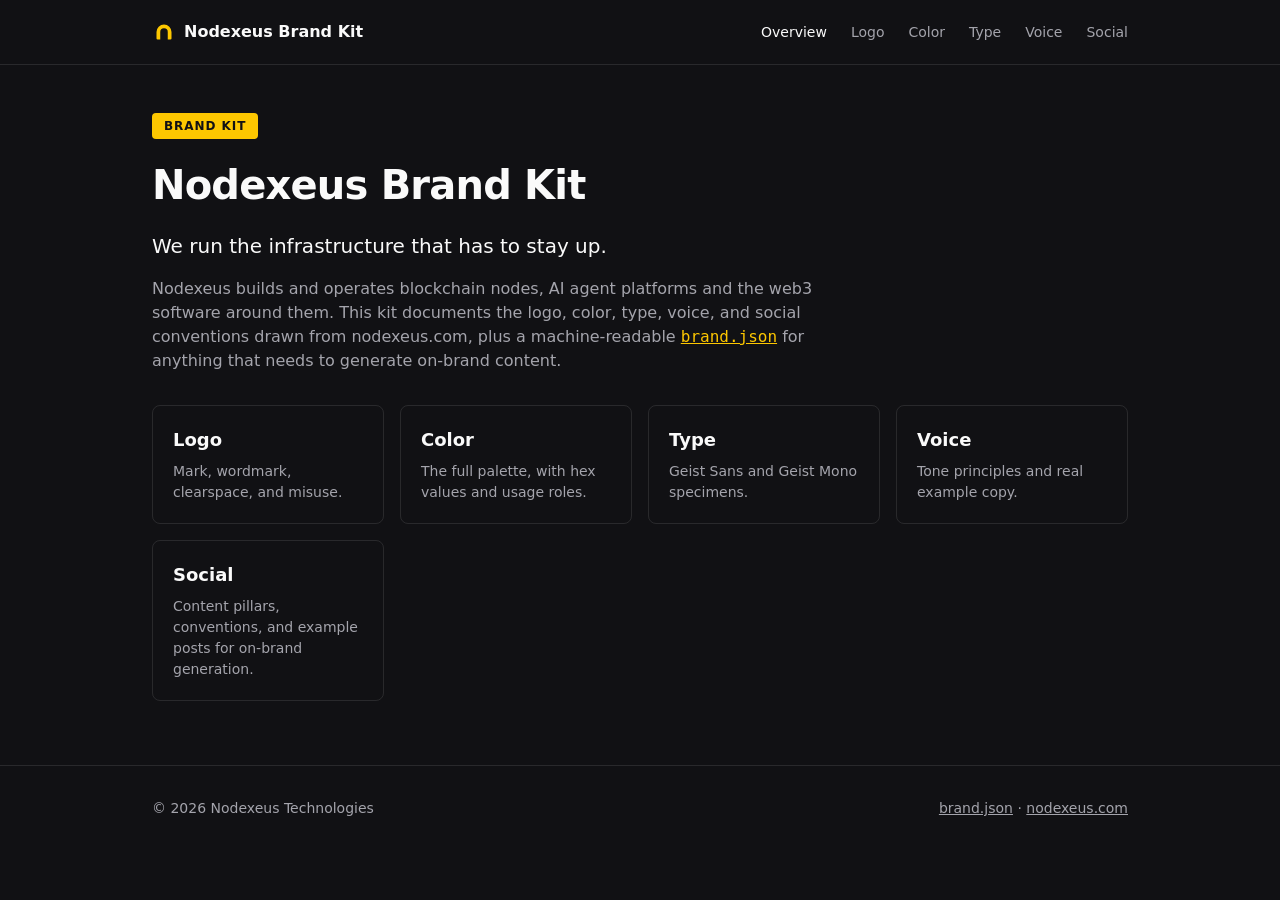
==== index.html @ bd30eec2 "feat: add shared stylesheet and homepage (#5)" ====
<!doctype html>
<html lang="en">
<head>
<meta charset="utf-8">
<meta name="viewport" content="width=device-width, initial-scale=1">
<title>Nodexeus Brand Kit</title>
<link rel="icon" href="assets/logo/favicon.svg" type="image/svg+xml">
<link rel="stylesheet" href="style.css">
</head>
<body>
<header class="site-header">
  <div class="container">
    <a class="brand" href="index.html">
      <img src="assets/logo/mark-amber-on-dark.svg" width="24" height="24" alt="" aria-hidden="true">
      <span>Nodexeus Brand Kit</span>
    </a>
    <nav>
      <a href="index.html" aria-current="page">Overview</a>
      <a href="logo.html">Logo</a>
      <a href="color.html">Color</a>
      <a href="type.html">Type</a>
      <a href="voice.html">Voice</a>
      <a href="social.html">Social</a>
    </nav>
  </div>
</header>
<main>
  <div class="container">
    <section>
      <span class="badge">Brand Kit</span>
      <h1>Nodexeus Brand Kit</h1>
      <p class="tagline">We run the infrastructure that has to stay up.</p>
      <div class="prose">
        <p>Nodexeus builds and operates blockchain nodes, AI agent platforms and the web3 software around them. This kit documents the logo, color, type, voice, and social conventions drawn from nodexeus.com, plus a machine-readable <a href="brand.json"><code class="mono">brand.json</code></a> for anything that needs to generate on-brand content.</p>
      </div>
    </section>
    <section class="link-grid">
      <a class="link-card" href="logo.html">
        <h3>Logo</h3>
        <p>Mark, wordmark, clearspace, and misuse.</p>
      </a>
      <a class="link-card" href="color.html">
        <h3>Color</h3>
        <p>The full palette, with hex values and usage roles.</p>
      </a>
      <a class="link-card" href="type.html">
        <h3>Type</h3>
        <p>Geist Sans and Geist Mono specimens.</p>
      </a>
      <a class="link-card" href="voice.html">
        <h3>Voice</h3>
        <p>Tone principles and real example copy.</p>
      </a>
      <a class="link-card" href="social.html">
        <h3>Social</h3>
        <p>Content pillars, conventions, and example posts for on-brand generation.</p>
      </a>
    </section>
  </div>
</main>
<footer class="site-footer">
  <div class="container">
    <span>© 2026 Nodexeus Technologies</span>
    <span><a href="brand.json">brand.json</a> · <a href="https://www.nodexeus.com" target="_blank" rel="noopener noreferrer">nodexeus.com</a></span>
  </div>
</footer>
</body>
</html>
---- style.css ----
:root {
  --ink: #111114;
  --ink-foreground: #fafafa;
  --ink-muted: #a4a4ac;
  --white: #ffffff;
  --muted: #f4f4f5;
  --muted-foreground: #71717b;
  --border: #e4e4e7;
  --primary: #fdc700;
  --amber-deep: #dfa800;
  --chart-1: #ffd230;
  --chart-2: #fe9a00;
  --chart-3: #e17100;
  --chart-4: #bb4d00;
  --chart-5: #973c00;
  --destructive: #e7000b;
  --font-sans: "GeistSans", ui-sans-serif, system-ui, -apple-system, sans-serif;
  --font-mono: "GeistMono", ui-monospace, SFMono-Regular, Menlo, Consolas, monospace;
}

* { box-sizing: border-box; }

html, body {
  margin: 0;
  padding: 0;
  background: var(--ink);
  color: var(--ink-foreground);
  font-family: var(--font-sans);
  line-height: 1.5;
  -webkit-font-smoothing: antialiased;
}

.container {
  max-width: 64rem;
  margin: 0 auto;
  padding: 0 1.5rem;
}

.site-header {
  border-bottom: 1px solid rgba(255, 255, 255, 0.1);
}

.site-header .container {
  display: flex;
  align-items: center;
  gap: 1.5rem;
  height: 4rem;
}

.site-header .brand {
  display: flex;
  align-items: center;
  gap: 0.5rem;
  color: var(--ink-foreground);
  font-weight: 700;
  text-decoration: none;
}

.site-header nav {
  display: flex;
  gap: 1.5rem;
  margin-left: auto;
}

.site-header nav a {
  color: var(--ink-muted);
  text-decoration: none;
  font-size: 0.875rem;
}

.site-header nav a:hover,
.site-header nav a[aria-current="page"] {
  color: var(--ink-foreground);
}

main {
  padding: 3rem 0 4rem;
}

.badge {
  display: inline-block;
  background: var(--primary);
  color: var(--ink);
  font-weight: 700;
  font-size: 0.75rem;
  letter-spacing: 0.08em;
  text-transform: uppercase;
  padding: 0.25rem 0.75rem;
  border-radius: 0.25rem;
  margin-bottom: 1rem;
}

h1 {
  font-size: 2.5rem;
  font-weight: 800;
  letter-spacing: -0.02em;
  margin: 0 0 1rem;
}

h2 {
  font-size: 1.5rem;
  font-weight: 700;
  letter-spacing: -0.01em;
  margin: 3rem 0 1rem;
}

h3 {
  font-size: 1.125rem;
  font-weight: 700;
  margin: 0 0 0.5rem;
}

.tagline {
  font-size: 1.25rem;
  color: var(--ink-foreground);
  margin: 0 0 1rem;
}

.prose { color: var(--ink-muted); max-width: 42rem; }
.prose p { margin: 0 0 1rem; }
.prose a { color: var(--primary); }
.prose ul { padding-left: 1.25rem; }
.prose li { margin-bottom: 0.5rem; }

.link-grid {
  display: grid;
  grid-template-columns: repeat(auto-fill, minmax(14rem, 1fr));
  gap: 1rem;
  margin-top: 2rem;
}

.link-card {
  display: block;
  border: 1px solid rgba(255, 255, 255, 0.1);
  border-radius: 0.5rem;
  padding: 1.25rem;
  text-decoration: none;
  color: inherit;
}

.link-card:hover { border-color: var(--primary); }
.link-card p { color: var(--ink-muted); font-size: 0.875rem; margin: 0; }

.swatch-grid {
  display: grid;
  grid-template-columns: repeat(auto-fill, minmax(11rem, 1fr));
  gap: 1rem;
}

.swatch {
  border: 1px solid rgba(255, 255, 255, 0.1);
  border-radius: 0.5rem;
  overflow: hidden;
}

.swatch-color { height: 5rem; }
.swatch-label { padding: 0.75rem 1rem; font-size: 0.8125rem; }
.swatch-label .hex {
  display: block;
  font-family: var(--font-mono);
  color: var(--ink-muted);
  margin-top: 0.25rem;
}

.type-sample {
  border: 1px solid rgba(255, 255, 255, 0.1);
  border-radius: 0.5rem;
  padding: 1.5rem;
  margin-bottom: 1rem;
}

.type-sample .label {
  font-family: var(--font-mono);
  font-size: 0.75rem;
  color: var(--ink-muted);
  text-transform: uppercase;
  letter-spacing: 0.05em;
  margin-bottom: 0.75rem;
  display: block;
}

.do-dont-grid { display: grid; grid-template-columns: 1fr 1fr; gap: 1.5rem; }
@media (max-width: 40rem) {
  .do-dont-grid { grid-template-columns: 1fr; }
}
.do-dont-grid h3 {
  font-family: var(--font-mono);
  font-size: 0.8125rem;
  text-transform: uppercase;
  letter-spacing: 0.05em;
}
.do-dont-grid.do h3 { color: var(--primary); }
.do-dont-grid.dont h3 { color: var(--destructive); }

.quote {
  border-left: 3px solid var(--primary);
  padding-left: 1rem;
  margin: 0 0 1rem;
  color: var(--ink-foreground);
  font-style: italic;
}

.post-card {
  border: 1px solid rgba(255, 255, 255, 0.1);
  border-radius: 0.5rem;
  padding: 1.25rem;
  margin-bottom: 1rem;
  font-family: var(--font-mono);
  font-size: 0.875rem;
}
.post-card.off-brand { border-color: var(--destructive); }
.post-card .reason {
  font-family: var(--font-sans);
  color: var(--ink-muted);
  font-size: 0.8125rem;
  margin-top: 0.75rem;
  font-style: normal;
}

.logo-display {
  display: flex;
  align-items: center;
  justify-content: center;
  padding: 3rem;
  border-radius: 0.5rem;
  margin-bottom: 1rem;
}
.logo-display.on-dark { background: var(--ink); border: 1px solid rgba(255, 255, 255, 0.1); }
.logo-display.on-light { background: var(--white); }

.site-footer {
  border-top: 1px solid rgba(255, 255, 255, 0.1);
  padding: 2rem 0;
  color: var(--ink-muted);
  font-size: 0.875rem;
}
.site-footer .container { display: flex; justify-content: space-between; flex-wrap: wrap; gap: 1rem; }
.site-footer a { color: var(--ink-muted); }

code, .mono { font-family: var(--font-mono); }
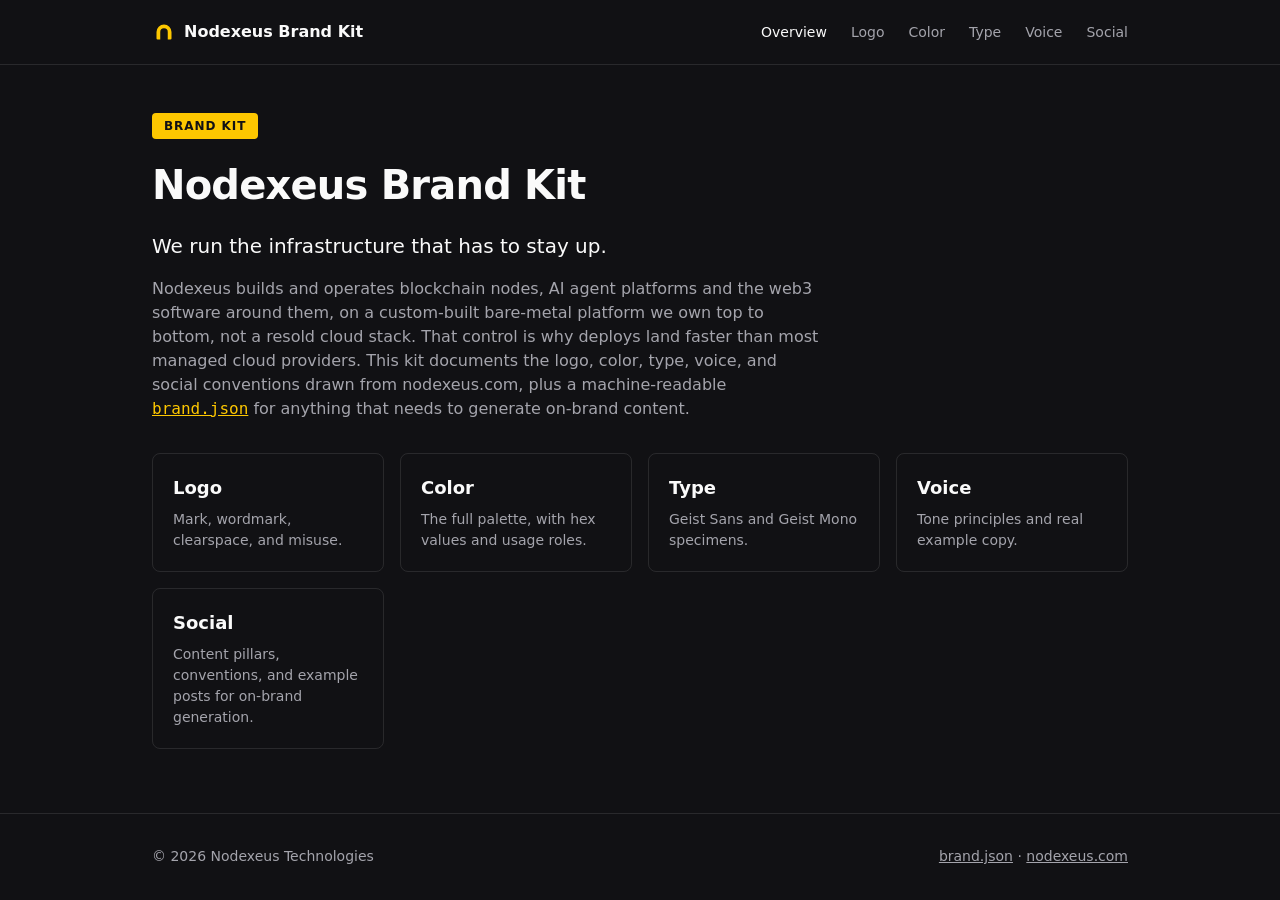
==== commit 83920008: "feat: refresh brand voice for tech-forward positioning (#13) Voice guidance previously undersold our" ====
--- a/index.html
+++ b/index.html
@@ -31,7 +31,7 @@
       <h1>Nodexeus Brand Kit</h1>
       <p class="tagline">We run the infrastructure that has to stay up.</p>
       <div class="prose">
-        <p>Nodexeus builds and operates blockchain nodes, AI agent platforms and the web3 software around them. This kit documents the logo, color, type, voice, and social conventions drawn from nodexeus.com, plus a machine-readable <a href="brand.json"><code class="mono">brand.json</code></a> for anything that needs to generate on-brand content.</p>
+        <p>Nodexeus builds and operates blockchain nodes, AI agent platforms and the web3 software around them, on a custom-built bare-metal platform we own top to bottom, not a resold cloud stack. That control is why deploys land faster than most managed cloud providers. This kit documents the logo, color, type, voice, and social conventions drawn from nodexeus.com, plus a machine-readable <a href="brand.json"><code class="mono">brand.json</code></a> for anything that needs to generate on-brand content.</p>
       </div>
     </section>
     <section class="link-grid">
--- a/style.css
+++ b/style.css
@@ -14,6 +14,7 @@
   --chart-4: #bb4d00;
   --chart-5: #973c00;
   --destructive: #e7000b;
+  --destructive-on-dark: #ff4d4d;
   --font-sans: "GeistSans", ui-sans-serif, system-ui, -apple-system, sans-serif;
   --font-mono: "GeistMono", ui-monospace, SFMono-Regular, Menlo, Consolas, monospace;
 }
@@ -153,7 +154,10 @@
   overflow: hidden;
 }
 
-.swatch-color { height: 5rem; }
+.swatch-color {
+  height: 5rem;
+  box-shadow: inset 0 0 0 1px rgba(255,255,255,0.12);
+}
 .swatch-label { padding: 0.75rem 1rem; font-size: 0.8125rem; }
 .swatch-label .hex {
   display: block;
@@ -189,8 +193,8 @@
   text-transform: uppercase;
   letter-spacing: 0.05em;
 }
-.do-dont-grid.do h3 { color: var(--primary); }
-.do-dont-grid.dont h3 { color: var(--destructive); }
+.do-dont-grid .do h3 { color: var(--primary); }
+.do-dont-grid .dont h3 { color: var(--destructive-on-dark); }
 
 .quote {
   border-left: 3px solid var(--primary);
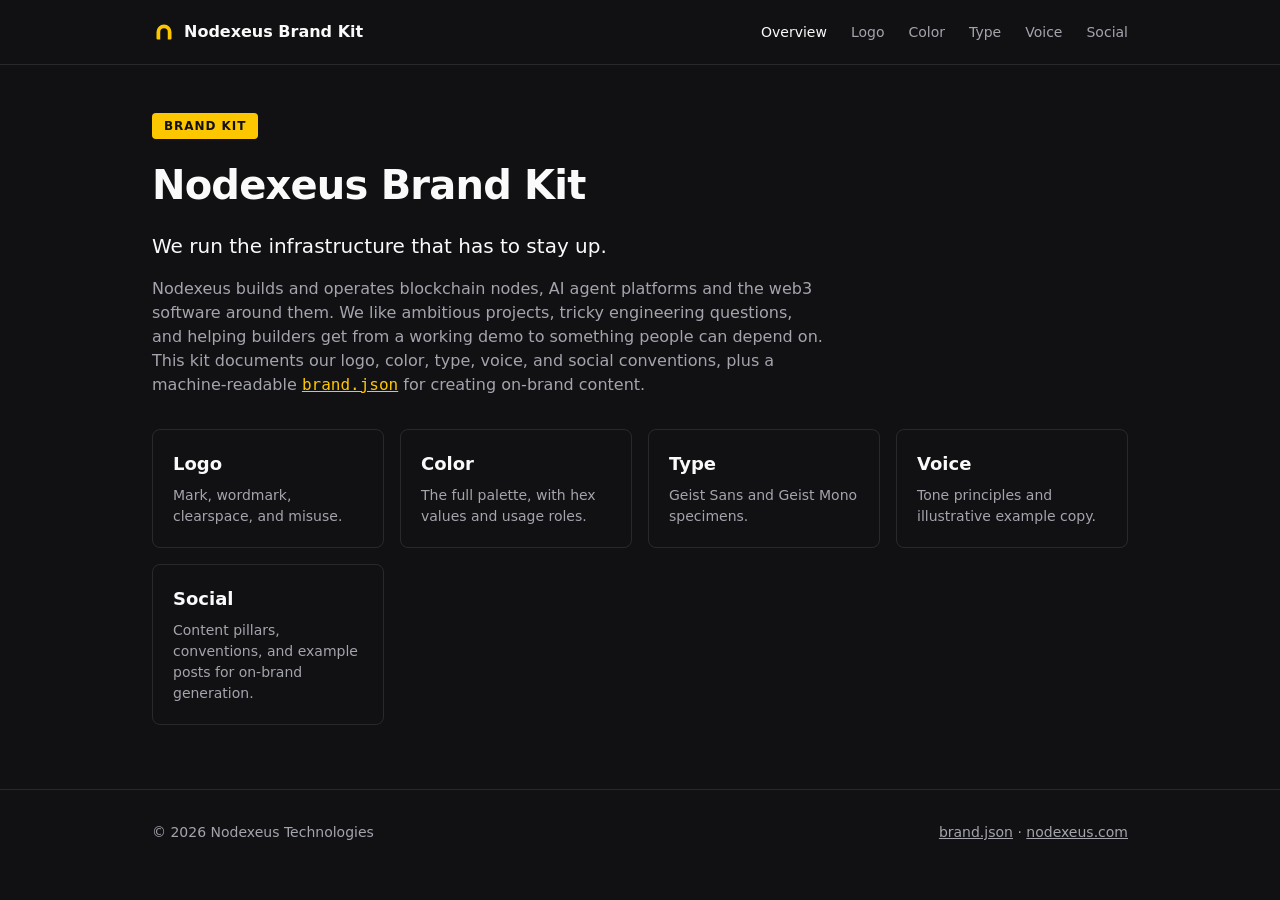
==== commit f7812f11: "docs: bring personality and variety to brand voice (#17)" ====
--- a/index.html
+++ b/index.html
@@ -31,7 +31,7 @@
       <h1>Nodexeus Brand Kit</h1>
       <p class="tagline">We run the infrastructure that has to stay up.</p>
       <div class="prose">
-        <p>Nodexeus builds and operates blockchain nodes, AI agent platforms and the web3 software around them, on a custom-built bare-metal platform we own top to bottom, not a resold cloud stack. That control is why deploys land faster than most managed cloud providers. This kit documents the logo, color, type, voice, and social conventions drawn from nodexeus.com, plus a machine-readable <a href="brand.json"><code class="mono">brand.json</code></a> for anything that needs to generate on-brand content.</p>
+        <p>Nodexeus builds and operates blockchain nodes, AI agent platforms and the web3 software around them. We like ambitious projects, tricky engineering questions, and helping builders get from a working demo to something people can depend on. This kit documents our logo, color, type, voice, and social conventions, plus a machine-readable <a href="brand.json"><code class="mono">brand.json</code></a> for creating on-brand content.</p>
       </div>
     </section>
     <section class="link-grid">
@@ -49,7 +49,7 @@
       </a>
       <a class="link-card" href="voice.html">
         <h3>Voice</h3>
-        <p>Tone principles and real example copy.</p>
+        <p>Tone principles and illustrative example copy.</p>
       </a>
       <a class="link-card" href="social.html">
         <h3>Social</h3>
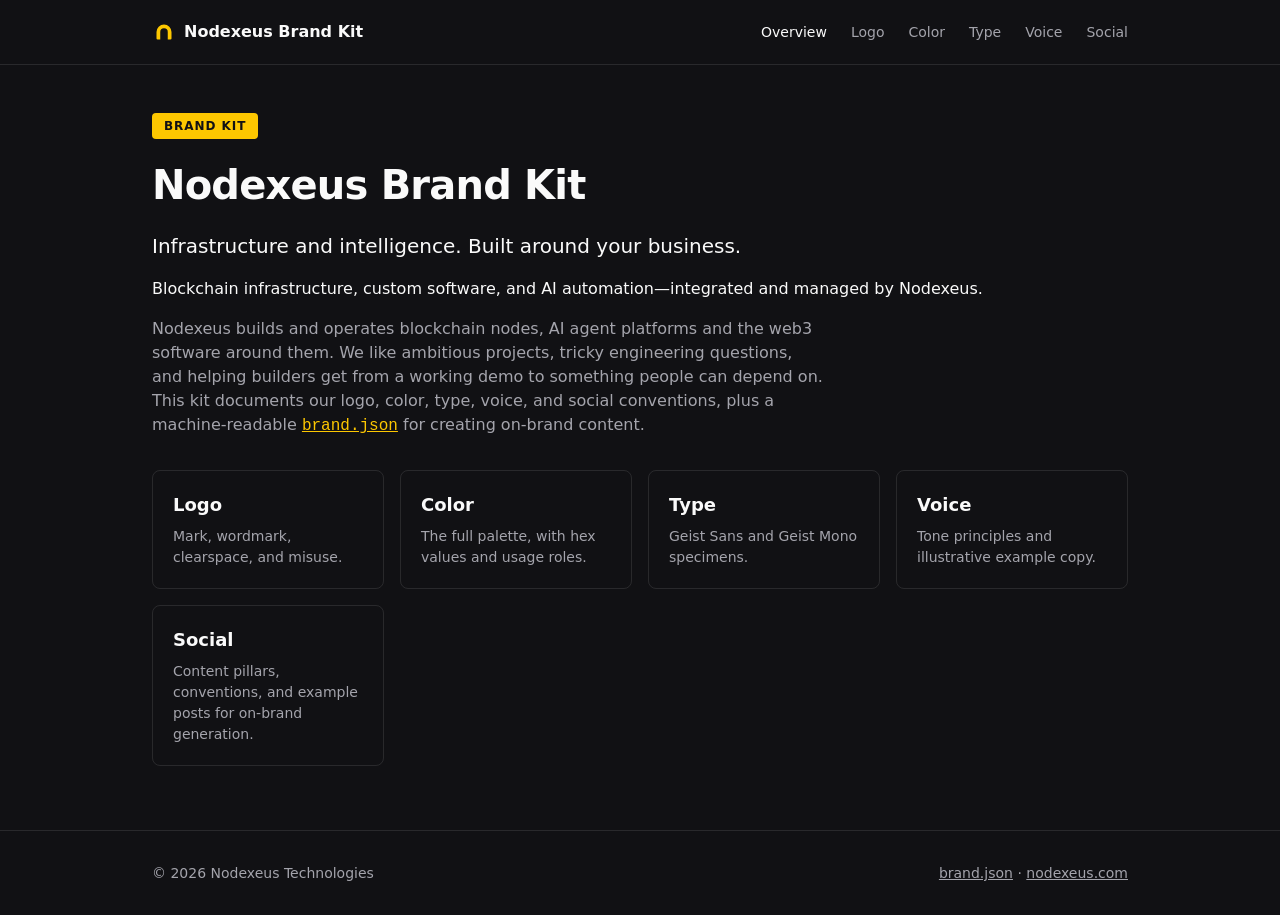
==== commit d6a2cd6c: "docs: adopt tagline and campaign directions (#21)" ====
--- a/index.html
+++ b/index.html
@@ -29,7 +29,8 @@
     <section>
       <span class="badge">Brand Kit</span>
       <h1>Nodexeus Brand Kit</h1>
-      <p class="tagline">We run the infrastructure that has to stay up.</p>
+      <p class="tagline">Infrastructure and intelligence. Built around your business.</p>
+      <p>Blockchain infrastructure, custom software, and AI automation—integrated and managed by Nodexeus.</p>
       <div class="prose">
         <p>Nodexeus builds and operates blockchain nodes, AI agent platforms and the web3 software around them. We like ambitious projects, tricky engineering questions, and helping builders get from a working demo to something people can depend on. This kit documents our logo, color, type, voice, and social conventions, plus a machine-readable <a href="brand.json"><code class="mono">brand.json</code></a> for creating on-brand content.</p>
       </div>
